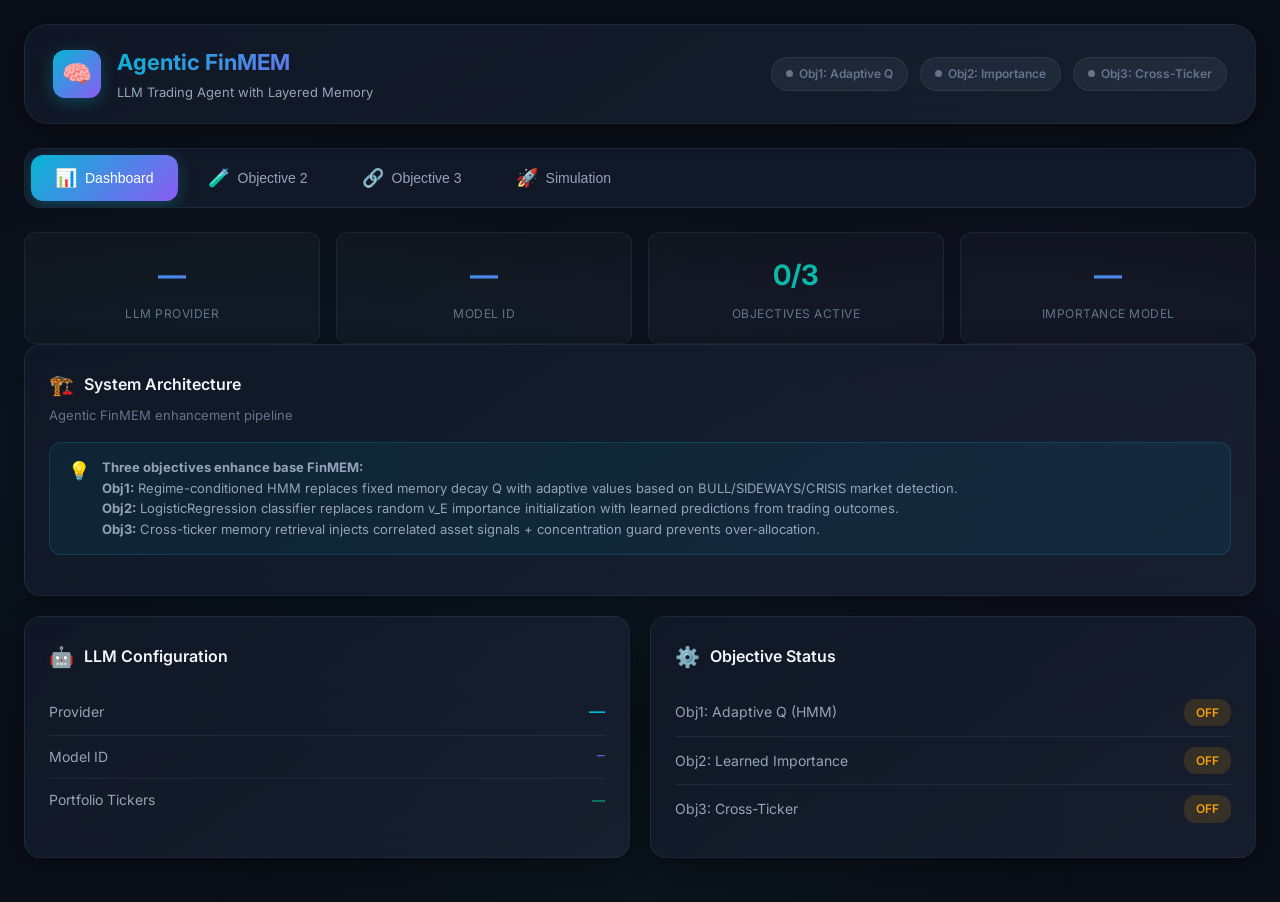
==== frontend/index.html @ a314e2ca "obj2 and 3" ====
<!DOCTYPE html>
<html lang="en">
<head>
    <meta charset="UTF-8">
    <meta name="viewport" content="width=device-width, initial-scale=1.0">
    <title>FinMEM Dashboard — Agentic Trading Agent</title>
    <meta name="description" content="Interactive dashboard for the Agentic FinMEM trading agent with learned importance scoring and cross-ticker memory contextualization.">
    <link rel="stylesheet" href="styles.css">
    <link rel="icon" href="data:image/svg+xml,<svg xmlns=%22http://www.w3.org/2000/svg%22 viewBox=%220 0 100 100%22><text y=%22.9em%22 font-size=%2290%22>🧠</text></svg>">
</head>
<body>
    <div class="app-container">

        <!-- ── Header ──────────────────────────────────── -->
        <header class="header" id="app-header">
            <div class="header-left">
                <div class="logo">🧠</div>
                <div class="header-title">
                    <h1>Agentic FinMEM</h1>
                    <p>LLM Trading Agent with Layered Memory</p>
                </div>
            </div>
            <div class="header-status" id="header-status">
                <span class="status-badge inactive" id="badge-obj1">
                    <span class="status-dot"></span> Obj1: Adaptive Q
                </span>
                <span class="status-badge inactive" id="badge-obj2">
                    <span class="status-dot"></span> Obj2: Importance
                </span>
                <span class="status-badge inactive" id="badge-obj3">
                    <span class="status-dot"></span> Obj3: Cross-Ticker
                </span>
            </div>
        </header>

        <!-- ── Navigation ──────────────────────────────── -->
        <nav class="nav-tabs" id="nav-tabs">
            <button class="nav-tab active" data-tab="dashboard" id="tab-dashboard">
                <span class="tab-icon">📊</span> Dashboard
            </button>
            <button class="nav-tab" data-tab="obj2" id="tab-obj2">
                <span class="tab-icon">🧪</span> Objective 2
            </button>
            <button class="nav-tab" data-tab="obj3" id="tab-obj3">
                <span class="tab-icon">🔗</span> Objective 3
            </button>
            <button class="nav-tab" data-tab="simulation" id="tab-simulation">
                <span class="tab-icon">🚀</span> Simulation
            </button>
        </nav>

        <!-- ═══════════════════════════════════════════════
             TAB 1: DASHBOARD
             ═══════════════════════════════════════════════ -->
        <div class="tab-panel active" id="panel-dashboard">
            <!-- Status Cards -->
            <div class="grid-4" id="dashboard-stats">
                <div class="stat-card">
                    <div class="stat-value" id="stat-provider">—</div>
                    <div class="stat-label">LLM Provider</div>
                </div>
                <div class="stat-card">
                    <div class="stat-value" id="stat-model">—</div>
                    <div class="stat-label">Model ID</div>
                </div>
                <div class="stat-card">
                    <div class="stat-value success" id="stat-objectives">0/3</div>
                    <div class="stat-label">Objectives Active</div>
                </div>
                <div class="stat-card">
                    <div class="stat-value" id="stat-importance">—</div>
                    <div class="stat-label">Importance Model</div>
                </div>
            </div>

            <!-- Architecture Overview -->
            <div class="card">
                <div class="card-header">
                    <div>
                        <div class="card-title"><span class="icon">🏗️</span> System Architecture</div>
                        <div class="card-subtitle">Agentic FinMEM enhancement pipeline</div>
                    </div>
                </div>
                <div class="info-banner">
                    <span class="info-icon">💡</span>
                    <div>
                        <strong>Three objectives enhance base FinMEM:</strong><br>
                        <strong>Obj1:</strong> Regime-conditioned HMM replaces fixed memory decay Q with adaptive values based on BULL/SIDEWAYS/CRISIS market detection.<br>
                        <strong>Obj2:</strong> LogisticRegression classifier replaces random v_E importance initialization with learned predictions from trading outcomes.<br>
                        <strong>Obj3:</strong> Cross-ticker memory retrieval injects correlated asset signals + concentration guard prevents over-allocation.
                    </div>
                </div>
            </div>

            <!-- Model Info -->
            <div class="grid-2">
                <div class="card">
                    <div class="card-header">
                        <div class="card-title"><span class="icon">🤖</span> LLM Configuration</div>
                    </div>
                    <div id="llm-config-details">
                        <div class="toggle-row">
                            <span class="toggle-label">Provider</span>
                            <span id="cfg-provider" style="color: var(--accent-cyan); font-weight: 600;">—</span>
                        </div>
                        <div class="toggle-row">
                            <span class="toggle-label">Model ID</span>
                            <span id="cfg-model" style="color: var(--accent-purple); font-family: 'JetBrains Mono', monospace; font-size: 13px;">—</span>
                        </div>
                        <div class="toggle-row">
                            <span class="toggle-label">Portfolio Tickers</span>
                            <span id="cfg-tickers" style="color: var(--accent-emerald); font-size: 13px;">—</span>
                        </div>
                    </div>
                </div>
                <div class="card">
                    <div class="card-header">
                        <div class="card-title"><span class="icon">⚙️</span> Objective Status</div>
                    </div>
                    <div id="objective-details">
                        <div class="toggle-row">
                            <span class="toggle-label">Obj1: Adaptive Q (HMM)</span>
                            <span id="obj1-status" class="action-badge hold">OFF</span>
                        </div>
                        <div class="toggle-row">
                            <span class="toggle-label">Obj2: Learned Importance</span>
                            <span id="obj2-status" class="action-badge hold">OFF</span>
                        </div>
                        <div class="toggle-row">
                            <span class="toggle-label">Obj3: Cross-Ticker</span>
                            <span id="obj3-status" class="action-badge hold">OFF</span>
                        </div>
                    </div>
                </div>
            </div>
        </div>

        <!-- ═══════════════════════════════════════════════
             TAB 2: OBJECTIVE 2
             ═══════════════════════════════════════════════ -->
        <div class="tab-panel" id="panel-obj2">
            <div class="info-banner">
                <span class="info-icon">🧠</span>
                <div>
                    <strong>Objective 2: Learned Importance Scoring</strong><br>
                    Replaces FinMem's random v_E ∈ {40, 60, 80} coin-flip with a supervised LogisticRegression
                    classifier trained on the agent's own trading history. Closes the feedback loop between
                    memory importance and trading outcomes.
                </div>
            </div>

            <div class="grid-2">
                <!-- Test Panel -->
                <div class="card">
                    <div class="card-header">
                        <div class="card-title"><span class="icon">🧪</span> Run Test</div>
                    </div>
                    <p style="color: var(--text-secondary); font-size: 13px; margin-bottom: 16px;">
                        End-to-end test: creates fake reflections → builds features → trains classifier → inference check.
                    </p>
                    <button class="btn btn-primary" id="btn-test-obj2" onclick="testObj2()">
                        <span class="spinner"></span>
                        <span class="btn-text">▶ Run Objective 2 Test</span>
                    </button>
                    <div class="output-console" id="output-obj2" style="margin-top: 16px;"></div>
                </div>

                <!-- Importance Score Calculator -->
                <div class="card">
                    <div class="card-header">
                        <div class="card-title"><span class="icon">🎯</span> Score Calculator</div>
                    </div>
                    <p style="color: var(--text-secondary); font-size: 13px; margin-bottom: 16px;">
                        Predict importance v_E for a memory with given features.
                    </p>

                    <div class="form-group">
                        <label class="form-label">Memory Layer</label>
                        <select class="form-select" id="calc-layer">
                            <option value="short">Short (Shallow)</option>
                            <option value="mid">Mid (Intermediate)</option>
                            <option value="long">Long (Deep)</option>
                            <option value="reflection">Reflection</option>
                        </select>
                    </div>

                    <div class="slider-group">
                        <div class="slider-header">
                            <span class="slider-label">Age (Days)</span>
                            <span class="slider-value" id="val-age">5</span>
                        </div>
                        <input type="range" id="calc-age" min="0" max="60" value="5"
                               oninput="document.getElementById('val-age').textContent=this.value">
                    </div>

                    <div class="slider-group">
                        <div class="slider-header">
                            <span class="slider-label">Access Count</span>
                            <span class="slider-value" id="val-access">2</span>
                        </div>
                        <input type="range" id="calc-access" min="0" max="20" value="2"
                               oninput="document.getElementById('val-access').textContent=this.value">
                    </div>

                    <div class="slider-group">
                        <div class="slider-header">
                            <span class="slider-label">Text Length</span>
                            <span class="slider-value" id="val-textlen">200</span>
                        </div>
                        <input type="range" id="calc-textlen" min="10" max="1000" value="200"
                               oninput="document.getElementById('val-textlen').textContent=this.value">
                    </div>

                    <div class="slider-group">
                        <div class="slider-header">
                            <span class="slider-label">Sentiment</span>
                            <span class="slider-value" id="val-sentiment">0.0</span>
                        </div>
                        <input type="range" id="calc-sentiment" min="-100" max="100" value="0"
                               oninput="document.getElementById('val-sentiment').textContent=(this.value/100).toFixed(2)">
                    </div>

                    <button class="btn btn-success" onclick="calcImportance()" style="margin-top: 8px;">
                        🎯 Calculate Score
                    </button>

                    <div id="calc-result" style="margin-top: 16px;"></div>
                </div>
            </div>

            <!-- Reflection Logs -->
            <div class="card">
                <div class="card-header">
                    <div class="card-title"><span class="icon">📋</span> Reflection Logs</div>
                    <button class="btn btn-secondary" onclick="loadReflections()">Refresh</button>
                </div>
                <div class="output-console" id="output-reflections" style="max-height: 250px;">
                    Click "Refresh" to load reflection logs...
                </div>
            </div>
        </div>

        <!-- ═══════════════════════════════════════════════
             TAB 3: OBJECTIVE 3
             ═══════════════════════════════════════════════ -->
        <div class="tab-panel" id="panel-obj3">
            <div class="info-banner">
                <span class="info-icon">🔗</span>
                <div>
                    <strong>Objective 3: Portfolio-Aware Cross-Ticker Memory</strong><br>
                    Extends FinMem from single-stock to portfolio-aware by computing 30-day rolling Pearson
                    correlations, injecting cross-asset memory signals, and applying a concentration guard
                    to prevent over-allocation to correlated positions.
                </div>
            </div>

            <div class="grid-2">
                <!-- Test Panel -->
                <div class="card">
                    <div class="card-header">
                        <div class="card-title"><span class="icon">🧪</span> Run Test</div>
                    </div>
                    <p style="color: var(--text-secondary); font-size: 13px; margin-bottom: 16px;">
                        Tests correlation matrix computation, prompt formatting, and concentration guard logic.
                    </p>
                    <button class="btn btn-primary" id="btn-test-obj3" onclick="testObj3()">
                        <span class="spinner"></span>
                        <span class="btn-text">▶ Run Objective 3 Test</span>
                    </button>
                    <div class="output-console" id="output-obj3" style="margin-top: 16px;"></div>
                </div>

                <!-- Concentration Guard Demo -->
                <div class="card">
                    <div class="card-header">
                        <div class="card-title"><span class="icon">🛡️</span> Concentration Guard</div>
                    </div>
                    <p style="color: var(--text-secondary); font-size: 13px; margin-bottom: 16px;">
                        Demo: tests if BUY decisions on correlated assets get overridden.
                    </p>
                    <button class="btn btn-warning" id="btn-test-guard" onclick="testGuard()">
                        <span class="spinner"></span>
                        <span class="btn-text">🛡️ Test Guard</span>
                    </button>
                    <div id="guard-results" style="margin-top: 16px;"></div>
                </div>
            </div>

            <!-- Correlation Matrix Heatmap -->
            <div class="card">
                <div class="card-header">
                    <div>
                        <div class="card-title"><span class="icon">🔥</span> Correlation Heatmap</div>
                        <div class="card-subtitle">30-day rolling Pearson correlation between portfolio tickers</div>
                    </div>
                    <button class="btn btn-primary" id="btn-load-corr" onclick="loadCorrelation()">
                        <span class="spinner"></span>
                        <span class="btn-text">📊 Compute Matrix</span>
                    </button>
                </div>
                <div class="heatmap-container" id="heatmap-container">
                    <p style="color: var(--text-muted); text-align: center; padding: 40px; font-size: 14px;">
                        Click "Compute Matrix" to fetch real-time correlation data via yfinance.
                    </p>
                </div>
            </div>
        </div>

        <!-- ═══════════════════════════════════════════════
             TAB 4: SIMULATION
             ═══════════════════════════════════════════════ -->
        <div class="tab-panel" id="panel-simulation">
            <div class="info-banner">
                <span class="info-icon">🚀</span>
                <div>
                    <strong>Run FinMEM Simulation</strong><br>
                    Execute a full trading simulation with configurable objectives, ticker, date range, and mode.
                    Results include paper metrics (Sharpe, CR, Volatility, Drawdown) vs Buy &amp; Hold baseline.
                </div>
            </div>

            <div class="grid-2">
                <!-- Config Panel -->
                <div class="card">
                    <div class="card-header">
                        <div class="card-title"><span class="icon">⚙️</span> Configuration</div>
                    </div>

                    <div class="form-group">
                        <label class="form-label">Ticker</label>
                        <select class="form-select" id="sim-ticker">
                            <option value="TSLA">TSLA — Tesla</option>
                            <option value="NVDA">NVDA — NVIDIA</option>
                            <option value="MSFT">MSFT — Microsoft</option>
                            <option value="AMZN">AMZN — Amazon</option>
                            <option value="NFLX">NFLX — Netflix</option>
                            <option value="AAPL">AAPL — Apple</option>
                        </select>
                    </div>

                    <div class="form-group">
                        <label class="form-label">Mode</label>
                        <select class="form-select" id="sim-mode">
                            <option value="train">Train (populate memory + reflect)</option>
                            <option value="test">Test (blind decision making)</option>
                        </select>
                    </div>

                    <div class="grid-2">
                        <div class="form-group">
                            <label class="form-label">Start Date</label>
                            <input type="date" class="form-input" id="sim-start" value="2022-03-14">
                        </div>
                        <div class="form-group">
                            <label class="form-label">End Date</label>
                            <input type="date" class="form-input" id="sim-end" value="2022-06-15">
                        </div>
                    </div>

                    <div class="form-group">
                        <label class="form-label">Initial Capital ($)</label>
                        <input type="number" class="form-input" id="sim-capital" value="100000">
                    </div>

                    <!-- Objective toggles -->
                    <div style="margin-top: 12px;">
                        <div class="toggle-row">
                            <span class="toggle-label">Obj1: Adaptive Q</span>
                            <label class="toggle">
                                <input type="checkbox" id="sim-obj1" checked>
                                <span class="toggle-slider"></span>
                            </label>
                        </div>
                        <div class="toggle-row">
                            <span class="toggle-label">Obj2: Learned Importance</span>
                            <label class="toggle">
                                <input type="checkbox" id="sim-obj2" checked>
                                <span class="toggle-slider"></span>
                            </label>
                        </div>
                        <div class="toggle-row">
                            <span class="toggle-label">Obj3: Cross-Ticker</span>
                            <label class="toggle">
                                <input type="checkbox" id="sim-obj3">
                                <span class="toggle-slider"></span>
                            </label>
                        </div>
                    </div>

                    <button class="btn btn-primary" id="btn-run-sim" onclick="runSimulation()" style="margin-top: 16px; width: 100%;">
                        <span class="spinner"></span>
                        <span class="btn-text">🚀 Run Simulation</span>
                    </button>
                </div>

                <!-- Results Panel -->
                <div class="card">
                    <div class="card-header">
                        <div class="card-title"><span class="icon">📈</span> Results</div>
                    </div>
                    <div id="sim-results">
                        <p style="color: var(--text-muted); text-align: center; padding: 60px 20px; font-size: 14px;">
                            Configure and run a simulation to see results here.
                        </p>
                    </div>
                </div>
            </div>
        </div>

    </div>

    <script src="app.js"></script>
</body>
</html>
---- frontend/styles.css ----
/* ================================================================
   FinMEM Dashboard — Premium Dark Theme
   ================================================================ */

/* ── Global Reset & Foundation ────────────────────────────────── */

@import url('https://fonts.googleapis.com/css2?family=Inter:wght@300;400;500;600;700;800&family=JetBrains+Mono:wght@400;500&display=swap');

:root {
    /* Core palette */
    --bg-primary: #0a0e17;
    --bg-secondary: #111827;
    --bg-card: rgba(17, 24, 39, 0.8);
    --bg-card-hover: rgba(30, 41, 59, 0.9);
    --bg-glass: rgba(255, 255, 255, 0.03);

    /* Accent colors */
    --accent-cyan: #06b6d4;
    --accent-blue: #3b82f6;
    --accent-purple: #8b5cf6;
    --accent-emerald: #10b981;
    --accent-amber: #f59e0b;
    --accent-rose: #f43f5e;
    --accent-indigo: #6366f1;

    /* Gradients */
    --grad-primary: linear-gradient(135deg, #06b6d4, #8b5cf6);
    --grad-success: linear-gradient(135deg, #10b981, #06b6d4);
    --grad-warning: linear-gradient(135deg, #f59e0b, #f43f5e);
    --grad-card: linear-gradient(145deg, rgba(17, 24, 39, 0.9), rgba(30, 41, 59, 0.6));

    /* Text */
    --text-primary: #f1f5f9;
    --text-secondary: #94a3b8;
    --text-muted: #64748b;
    --text-accent: #38bdf8;

    /* Borders */
    --border-subtle: rgba(148, 163, 184, 0.1);
    --border-accent: rgba(6, 182, 212, 0.3);

    /* Shadows */
    --shadow-card: 0 4px 24px rgba(0, 0, 0, 0.4);
    --shadow-glow: 0 0 40px rgba(6, 182, 212, 0.1);
    --shadow-button: 0 4px 16px rgba(6, 182, 212, 0.3);

    /* Layout */
    --radius-sm: 8px;
    --radius-md: 12px;
    --radius-lg: 16px;
    --radius-xl: 24px;
}

* {
    margin: 0;
    padding: 0;
    box-sizing: border-box;
}

body {
    font-family: 'Inter', -apple-system, sans-serif;
    background: var(--bg-primary);
    color: var(--text-primary);
    min-height: 100vh;
    overflow-x: hidden;
    line-height: 1.6;
}

/* Background animation */
body::before {
    content: '';
    position: fixed;
    top: 0;
    left: 0;
    right: 0;
    bottom: 0;
    background:
        radial-gradient(ellipse at 20% 50%, rgba(6, 182, 212, 0.06) 0%, transparent 50%),
        radial-gradient(ellipse at 80% 50%, rgba(139, 92, 246, 0.06) 0%, transparent 50%),
        radial-gradient(ellipse at 50% 100%, rgba(16, 185, 129, 0.04) 0%, transparent 50%);
    pointer-events: none;
    z-index: 0;
}

/* ── Layout ───────────────────────────────────────────────────── */

.app-container {
    position: relative;
    z-index: 1;
    max-width: 1440px;
    margin: 0 auto;
    padding: 24px;
}

/* ── Header ───────────────────────────────────────────────────── */

.header {
    display: flex;
    align-items: center;
    justify-content: space-between;
    padding: 20px 28px;
    background: var(--grad-card);
    border: 1px solid var(--border-subtle);
    border-radius: var(--radius-xl);
    backdrop-filter: blur(20px);
    margin-bottom: 24px;
    box-shadow: var(--shadow-card);
}

.header-left {
    display: flex;
    align-items: center;
    gap: 16px;
}

.logo {
    width: 48px;
    height: 48px;
    background: var(--grad-primary);
    border-radius: var(--radius-md);
    display: flex;
    align-items: center;
    justify-content: center;
    font-size: 24px;
    font-weight: 800;
    color: white;
    box-shadow: var(--shadow-button);
}

.header-title h1 {
    font-size: 22px;
    font-weight: 700;
    background: var(--grad-primary);
    -webkit-background-clip: text;
    -webkit-text-fill-color: transparent;
    background-clip: text;
}

.header-title p {
    font-size: 13px;
    color: var(--text-secondary);
    margin-top: 2px;
}

.header-status {
    display: flex;
    gap: 12px;
}

.status-badge {
    padding: 6px 14px;
    font-size: 12px;
    font-weight: 600;
    border-radius: 20px;
    display: flex;
    align-items: center;
    gap: 6px;
    transition: all 0.3s ease;
}

.status-badge.active {
    background: rgba(16, 185, 129, 0.15);
    color: var(--accent-emerald);
    border: 1px solid rgba(16, 185, 129, 0.3);
}

.status-badge.inactive {
    background: rgba(100, 116, 139, 0.15);
    color: var(--text-muted);
    border: 1px solid rgba(100, 116, 139, 0.2);
}

.status-dot {
    width: 7px;
    height: 7px;
    border-radius: 50%;
    animation: pulse 2s infinite;
}

.status-badge.active .status-dot {
    background: var(--accent-emerald);
}

.status-badge.inactive .status-dot {
    background: var(--text-muted);
    animation: none;
}

@keyframes pulse {
    0%, 100% { opacity: 1; }
    50% { opacity: 0.4; }
}

/* ── Navigation Tabs ──────────────────────────────────────────── */

.nav-tabs {
    display: flex;
    gap: 6px;
    padding: 6px;
    background: var(--bg-secondary);
    border-radius: var(--radius-lg);
    border: 1px solid var(--border-subtle);
    margin-bottom: 24px;
    overflow-x: auto;
}

.nav-tab {
    padding: 12px 24px;
    font-size: 14px;
    font-weight: 500;
    color: var(--text-secondary);
    background: transparent;
    border: none;
    border-radius: var(--radius-md);
    cursor: pointer;
    transition: all 0.3s ease;
    white-space: nowrap;
    display: flex;
    align-items: center;
    gap: 8px;
}

.nav-tab:hover {
    color: var(--text-primary);
    background: var(--bg-glass);
}

.nav-tab.active {
    color: white;
    background: var(--grad-primary);
    box-shadow: var(--shadow-button);
}

.nav-tab .tab-icon {
    font-size: 18px;
}

/* ── Tab Panels ───────────────────────────────────────────────── */

.tab-panel {
    display: none;
    animation: fadeIn 0.4s ease;
}

.tab-panel.active {
    display: block;
}

@keyframes fadeIn {
    from { opacity: 0; transform: translateY(8px); }
    to { opacity: 1; transform: translateY(0); }
}

/* ── Cards ────────────────────────────────────────────────────── */

.card {
    background: var(--grad-card);
    border: 1px solid var(--border-subtle);
    border-radius: var(--radius-lg);
    padding: 24px;
    margin-bottom: 20px;
    backdrop-filter: blur(12px);
    box-shadow: var(--shadow-card);
    transition: all 0.3s ease;
}

.card:hover {
    border-color: var(--border-accent);
    box-shadow: var(--shadow-glow);
}

.card-header {
    display: flex;
    align-items: center;
    justify-content: space-between;
    margin-bottom: 16px;
}

.card-title {
    font-size: 16px;
    font-weight: 600;
    color: var(--text-primary);
    display: flex;
    align-items: center;
    gap: 10px;
}

.card-title .icon {
    font-size: 20px;
}

.card-subtitle {
    font-size: 13px;
    color: var(--text-muted);
    margin-top: 4px;
}

/* ── Grid Layouts ─────────────────────────────────────────────── */

.grid-2 {
    display: grid;
    grid-template-columns: 1fr 1fr;
    gap: 20px;
}

.grid-3 {
    display: grid;
    grid-template-columns: 1fr 1fr 1fr;
    gap: 20px;
}

.grid-4 {
    display: grid;
    grid-template-columns: repeat(4, 1fr);
    gap: 16px;
}

/* ── Stat Cards ───────────────────────────────────────────────── */

.stat-card {
    background: var(--bg-glass);
    border: 1px solid var(--border-subtle);
    border-radius: var(--radius-md);
    padding: 20px;
    text-align: center;
    transition: all 0.3s ease;
}

.stat-card:hover {
    background: rgba(255, 255, 255, 0.05);
    transform: translateY(-2px);
}

.stat-value {
    font-size: 28px;
    font-weight: 700;
    background: var(--grad-primary);
    -webkit-background-clip: text;
    -webkit-text-fill-color: transparent;
    background-clip: text;
}

.stat-value.success { background: var(--grad-success); -webkit-background-clip: text; background-clip: text; }
.stat-value.warning { background: var(--grad-warning); -webkit-background-clip: text; background-clip: text; }

.stat-label {
    font-size: 12px;
    color: var(--text-muted);
    margin-top: 6px;
    text-transform: uppercase;
    letter-spacing: 0.5px;
}

/* ── Buttons ──────────────────────────────────────────────────── */

.btn {
    padding: 10px 24px;
    font-size: 14px;
    font-weight: 600;
    font-family: 'Inter', sans-serif;
    border: none;
    border-radius: var(--radius-md);
    cursor: pointer;
    transition: all 0.3s ease;
    display: inline-flex;
    align-items: center;
    gap: 8px;
}

.btn-primary {
    background: var(--grad-primary);
    color: white;
    box-shadow: var(--shadow-button);
}

.btn-primary:hover {
    transform: translateY(-2px);
    box-shadow: 0 6px 24px rgba(6, 182, 212, 0.4);
}

.btn-primary:active {
    transform: translateY(0);
}

.btn-secondary {
    background: rgba(255, 255, 255, 0.06);
    color: var(--text-secondary);
    border: 1px solid var(--border-subtle);
}

.btn-secondary:hover {
    background: rgba(255, 255, 255, 0.1);
    color: var(--text-primary);
}

.btn-success {
    background: var(--grad-success);
    color: white;
}

.btn-warning {
    background: var(--grad-warning);
    color: white;
}

.btn:disabled {
    opacity: 0.5;
    cursor: not-allowed;
    transform: none !important;
}

.btn .spinner {
    width: 16px;
    height: 16px;
    border: 2px solid rgba(255, 255, 255, 0.3);
    border-top-color: white;
    border-radius: 50%;
    animation: spin 0.8s linear infinite;
    display: none;
}

.btn.loading .spinner {
    display: block;
}

.btn.loading .btn-text {
    display: none;
}

@keyframes spin {
    to { transform: rotate(360deg); }
}

/* ── Output Console ───────────────────────────────────────────── */

.output-console {
    background: rgba(0, 0, 0, 0.4);
    border: 1px solid var(--border-subtle);
    border-radius: var(--radius-md);
    padding: 16px;
    font-family: 'JetBrains Mono', monospace;
    font-size: 13px;
    line-height: 1.7;
    color: var(--accent-emerald);
    max-height: 400px;
    overflow-y: auto;
    white-space: pre-wrap;
    word-break: break-word;
}

.output-console.error {
    color: var(--accent-rose);
}

.output-console:empty::after {
    content: "Output will appear here...";
    color: var(--text-muted);
    font-style: italic;
}

/* ── Form Elements ────────────────────────────────────────────── */

.form-group {
    margin-bottom: 16px;
}

.form-label {
    display: block;
    font-size: 13px;
    font-weight: 500;
    color: var(--text-secondary);
    margin-bottom: 6px;
}

.form-input, .form-select {
    width: 100%;
    padding: 10px 14px;
    font-size: 14px;
    font-family: 'Inter', sans-serif;
    color: var(--text-primary);
    background: rgba(0, 0, 0, 0.3);
    border: 1px solid var(--border-subtle);
    border-radius: var(--radius-sm);
    transition: all 0.3s ease;
}

.form-input:focus, .form-select:focus {
    outline: none;
    border-color: var(--accent-cyan);
    box-shadow: 0 0 0 3px rgba(6, 182, 212, 0.1);
}

.form-select option {
    background: var(--bg-secondary);
    color: var(--text-primary);
}

/* ── Correlation Heatmap ──────────────────────────────────────── */

.heatmap-container {
    overflow-x: auto;
}

.heatmap-table {
    border-collapse: collapse;
    width: 100%;
    min-width: 400px;
}

.heatmap-table th,
.heatmap-table td {
    padding: 14px 18px;
    text-align: center;
    font-size: 14px;
    font-weight: 500;
    border: 1px solid var(--border-subtle);
    transition: all 0.2s ease;
}

.heatmap-table th {
    background: rgba(6, 182, 212, 0.1);
    color: var(--accent-cyan);
    font-weight: 600;
    letter-spacing: 0.5px;
}

.heatmap-table td {
    font-family: 'JetBrains Mono', monospace;
    font-weight: 500;
}

.heatmap-table td:hover {
    box-shadow: inset 0 0 0 2px var(--accent-cyan);
}

/* ── Decision Table ───────────────────────────────────────────── */

.decision-table {
    width: 100%;
    border-collapse: collapse;
}

.decision-table th,
.decision-table td {
    padding: 12px 16px;
    text-align: left;
    font-size: 14px;
    border-bottom: 1px solid var(--border-subtle);
}

.decision-table th {
    color: var(--text-muted);
    font-weight: 600;
    font-size: 12px;
    text-transform: uppercase;
    letter-spacing: 0.5px;
}

.action-badge {
    padding: 4px 12px;
    border-radius: 12px;
    font-weight: 600;
    font-size: 12px;
}

.action-badge.buy {
    background: rgba(16, 185, 129, 0.15);
    color: var(--accent-emerald);
}

.action-badge.sell {
    background: rgba(244, 63, 94, 0.15);
    color: var(--accent-rose);
}

.action-badge.hold {
    background: rgba(245, 158, 11, 0.15);
    color: var(--accent-amber);
}

.override-badge {
    font-size: 11px;
    color: var(--accent-amber);
    font-style: italic;
}

/* ── Info Banner ──────────────────────────────────────────────── */

.info-banner {
    background: rgba(6, 182, 212, 0.08);
    border: 1px solid rgba(6, 182, 212, 0.2);
    border-radius: var(--radius-md);
    padding: 14px 18px;
    margin-bottom: 16px;
    display: flex;
    align-items: flex-start;
    gap: 12px;
    font-size: 13px;
    color: var(--text-secondary);
    line-height: 1.6;
}

.info-banner .info-icon {
    font-size: 18px;
    flex-shrink: 0;
}

/* ── Responsive ───────────────────────────────────────────────── */

@media (max-width: 768px) {
    .grid-2, .grid-3, .grid-4 {
        grid-template-columns: 1fr;
    }
    .header {
        flex-direction: column;
        gap: 16px;
    }
    .header-status {
        flex-wrap: wrap;
    }
    .nav-tabs {
        flex-wrap: nowrap;
        overflow-x: auto;
    }
}

/* ── Scrollbar ────────────────────────────────────────────────── */

::-webkit-scrollbar {
    width: 6px;
    height: 6px;
}

::-webkit-scrollbar-track {
    background: transparent;
}

::-webkit-scrollbar-thumb {
    background: rgba(148, 163, 184, 0.2);
    border-radius: 3px;
}

::-webkit-scrollbar-thumb:hover {
    background: rgba(148, 163, 184, 0.3);
}

/* ── Feature Slider ───────────────────────────────────────────── */

.slider-group {
    margin-bottom: 14px;
}

.slider-header {
    display: flex;
    justify-content: space-between;
    align-items: center;
    margin-bottom: 4px;
}

.slider-label {
    font-size: 13px;
    color: var(--text-secondary);
}

.slider-value {
    font-size: 13px;
    color: var(--accent-cyan);
    font-family: 'JetBrains Mono', monospace;
}

input[type="range"] {
    -webkit-appearance: none;
    width: 100%;
    height: 4px;
    background: rgba(255, 255, 255, 0.1);
    border-radius: 2px;
    outline: none;
}

input[type="range"]::-webkit-slider-thumb {
    -webkit-appearance: none;
    width: 16px;
    height: 16px;
    background: var(--accent-cyan);
    border-radius: 50%;
    cursor: pointer;
    box-shadow: 0 0 8px rgba(6, 182, 212, 0.4);
}

/* ── Toggle switch ────────────────────────────────────────────── */

.toggle-row {
    display: flex;
    align-items: center;
    justify-content: space-between;
    padding: 10px 0;
    border-bottom: 1px solid var(--border-subtle);
}

.toggle-row:last-child {
    border-bottom: none;
}

.toggle-label {
    font-size: 14px;
    color: var(--text-secondary);
}

.toggle {
    position: relative;
    width: 44px;
    height: 24px;
    cursor: pointer;
}

.toggle input {
    opacity: 0;
    width: 0;
    height: 0;
}

.toggle-slider {
    position: absolute;
    inset: 0;
    background: rgba(255, 255, 255, 0.1);
    border-radius: 12px;
    transition: 0.3s;
}

.toggle-slider::before {
    content: '';
    position: absolute;
    height: 18px;
    width: 18px;
    left: 3px;
    bottom: 3px;
    background: white;
    border-radius: 50%;
    transition: 0.3s;
}

.toggle input:checked + .toggle-slider {
    background: var(--accent-cyan);
}

.toggle input:checked + .toggle-slider::before {
    transform: translateX(20px);
}
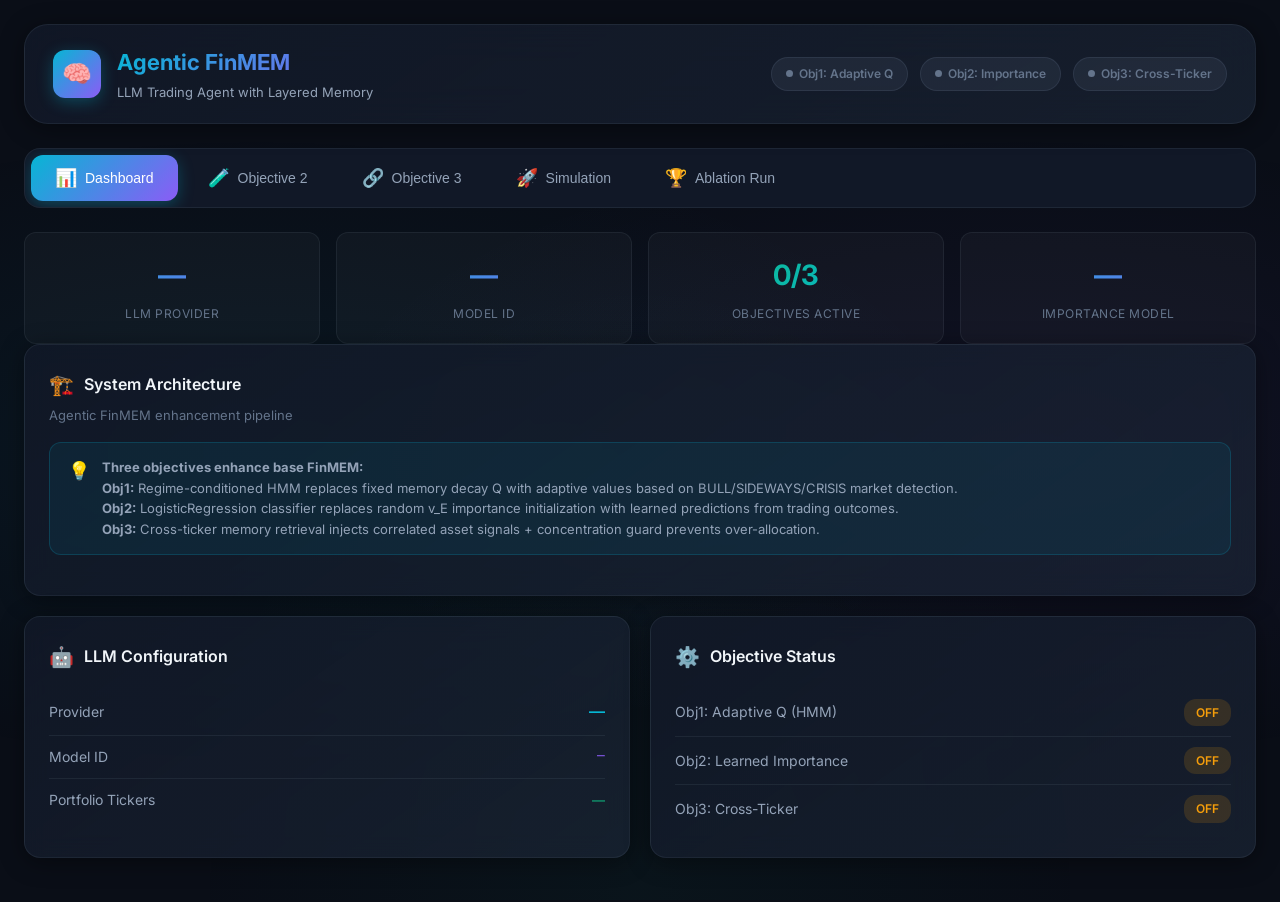
==== commit d40a4774: "frontend changes" ====
--- a/frontend/index.html
+++ b/frontend/index.html
@@ -47,6 +47,9 @@
             <button class="nav-tab" data-tab="simulation" id="tab-simulation">
                 <span class="tab-icon">🚀</span> Simulation
             </button>
+            <button class="nav-tab" data-tab="ablation" id="tab-ablation">
+                <span class="tab-icon">🏆</span> Ablation Run
+            </button>
         </nav>
 
         <!-- ═══════════════════════════════════════════════
@@ -407,6 +410,57 @@
             </div>
         </div>
 
+        <!-- ═══════════════════════════════════════════════
+             TAB 5: ABLATION RUN
+             ═══════════════════════════════════════════════ -->
+        <div class="tab-panel" id="panel-ablation">
+            <div class="info-banner">
+                <span class="info-icon">🏆</span>
+                <div>
+                    <strong>Ablation Run Results</strong><br>
+                    Compare baseline vs incremental FinMEM configurations. This automatically loads completed
+                    ablation runs from the `artifacts/` folder and plots the critical quantitative metrics.
+                </div>
+            </div>
+
+            <div class="card">
+                <div class="card-header">
+                    <div>
+                        <div class="card-title"><span class="icon">📈</span> Comparison Table</div>
+                    </div>
+                    <button class="btn btn-secondary" id="btn-load-ablation" onclick="loadAblationResults()">
+                        <span class="spinner"></span>
+                        <span class="btn-text">🔄 Refresh Results</span>
+                    </button>
+                </div>
+                
+                <div style="margin-top: 16px;">
+                    <label class="form-label">Select Run Context:</label>
+                    <select class="form-select" id="ablation-run-select" onchange="renderAblationTable()" style="max-width: 300px; display: inline-block;">
+                        <option value="">Loading...</option>
+                    </select>
+                </div>
+
+                <div class="table-container" style="margin-top: 16px; overflow-x: auto;">
+                    <table id="ablation-table" style="width: 100%; border-collapse: collapse; font-size: 14px;">
+                        <thead>
+                            <tr style="border-bottom: 2px solid var(--border); text-align: left;">
+                                <th style="padding: 12px; color: var(--text-secondary);">Configuration</th>
+                                <th style="padding: 12px; color: var(--text-secondary);">Return (%)</th>
+                                <th style="padding: 12px; color: var(--text-secondary);">Sharpe</th>
+                                <th style="padding: 12px; color: var(--text-secondary);">MaxDD (%)</th>
+                                <th style="padding: 12px; color: var(--text-secondary);">Ann. Vol</th>
+                            </tr>
+                        </thead>
+                        <tbody id="ablation-table-body">
+                            <tr><td colspan="5" style="text-align:center; padding: 20px; color: var(--text-muted);">No data loaded.</td></tr>
+                        </tbody>
+                    </table>
+                </div>
+            </div>
+            
+        </div>
+
     </div>
 
     <script src="app.js"></script>
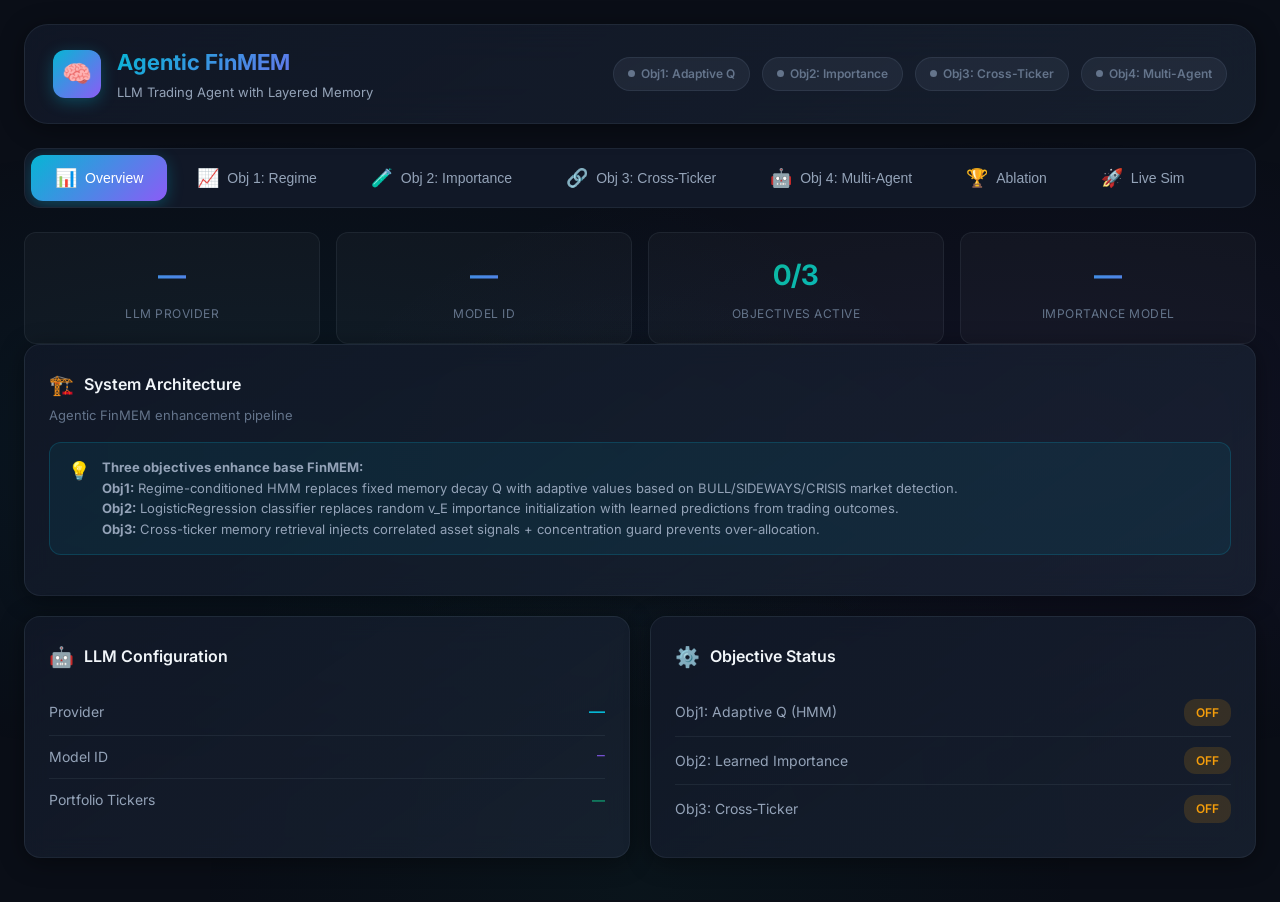
==== commit 05715b19: "bugs fixes" ====
--- a/frontend/index.html
+++ b/frontend/index.html
@@ -30,25 +30,34 @@
                 <span class="status-badge inactive" id="badge-obj3">
                     <span class="status-dot"></span> Obj3: Cross-Ticker
                 </span>
+                <span class="status-badge inactive" id="badge-obj4">
+                    <span class="status-dot"></span> Obj4: Multi-Agent
+                </span>
             </div>
         </header>
 
         <!-- ── Navigation ──────────────────────────────── -->
         <nav class="nav-tabs" id="nav-tabs">
             <button class="nav-tab active" data-tab="dashboard" id="tab-dashboard">
-                <span class="tab-icon">📊</span> Dashboard
+                <span class="tab-icon">📊</span> Overview
+            </button>
+            <button class="nav-tab" data-tab="obj1" id="tab-obj1">
+                <span class="tab-icon">📈</span> Obj 1: Regime
             </button>
             <button class="nav-tab" data-tab="obj2" id="tab-obj2">
-                <span class="tab-icon">🧪</span> Objective 2
+                <span class="tab-icon">🧪</span> Obj 2: Importance
             </button>
             <button class="nav-tab" data-tab="obj3" id="tab-obj3">
-                <span class="tab-icon">🔗</span> Objective 3
+                <span class="tab-icon">🔗</span> Obj 3: Cross-Ticker
+            </button>
+            <button class="nav-tab" data-tab="obj4" id="tab-obj4">
+                <span class="tab-icon">🤖</span> Obj 4: Multi-Agent
+            </button>
+            <button class="nav-tab" data-tab="ablation" id="tab-ablation">
+                <span class="tab-icon">🏆</span> Ablation
             </button>
             <button class="nav-tab" data-tab="simulation" id="tab-simulation">
-                <span class="tab-icon">🚀</span> Simulation
-            </button>
-            <button class="nav-tab" data-tab="ablation" id="tab-ablation">
-                <span class="tab-icon">🏆</span> Ablation Run
+                <span class="tab-icon">🚀</span> Live Sim
             </button>
         </nav>
 
@@ -133,6 +142,89 @@
                             <span class="toggle-label">Obj3: Cross-Ticker</span>
                             <span id="obj3-status" class="action-badge hold">OFF</span>
                         </div>
+                    </div>
+                </div>
+            </div>
+        </div>
+
+        <!-- ═══════════════════════════════════════════════
+             TAB: OBJECTIVE 1 — REGIME CLASSIFICATION
+             ═══════════════════════════════════════════════ -->
+        <div class="tab-panel" id="panel-obj1">
+            <div class="info-banner">
+                <span class="info-icon">📈</span>
+                <div>
+                    <strong>Objective 1: Regime-Conditioned Adaptive Memory Decay</strong><br>
+                    Replaces FinMEM's fixed memory decay Q-values with a Hidden Markov Model that classifies
+                    the market into BULL, SIDEWAYS, or CRISIS regimes. Memory time horizons dynamically
+                    adjust — in CRISIS, the agent focuses on recent memories (shorter decay); in BULL, it
+                    draws from deeper historical context.
+                </div>
+            </div>
+
+            <div class="grid-2">
+                <!-- Live Regime Classification -->
+                <div class="card">
+                    <div class="card-header">
+                        <div class="card-title"><span class="icon">🎯</span> Live Regime Classification</div>
+                    </div>
+                    <div class="form-group">
+                        <label class="form-label">Select Ticker</label>
+                        <select class="form-select" id="regime-ticker">
+                            <option value="TSLA">TSLA — Tesla</option>
+                            <option value="NVDA">NVDA — NVIDIA</option>
+                            <option value="MSFT">MSFT — Microsoft</option>
+                            <option value="AMZN">AMZN — Amazon</option>
+                            <option value="AAPL">AAPL — Apple</option>
+                            <option value="NFLX">NFLX — Netflix</option>
+                        </select>
+                    </div>
+                    <button class="btn btn-primary" id="btn-classify-regime" onclick="classifyRegime()" style="width:100%; margin-top:8px;">
+                        <span class="spinner"></span>
+                        <span class="btn-text">🔍 Classify Current Regime</span>
+                    </button>
+                    <div id="regime-results" style="margin-top: 16px;"></div>
+                </div>
+
+                <!-- Q-Value Explanation -->
+                <div class="card">
+                    <div class="card-header">
+                        <div class="card-title"><span class="icon">🔬</span> How Adaptive Q Works</div>
+                    </div>
+                    <div style="font-size: 14px; color: var(--text-secondary); line-height: 1.7;">
+                        <p><strong>Original FinMEM:</strong> Fixed Q values (5, 45, 180 days) regardless of market conditions.</p>
+                        <p><strong>Our Enhancement:</strong> Q values adapt based on detected regime:</p>
+                        <table style="width:100%; margin: 12px 0; border-collapse: collapse;">
+                            <thead>
+                                <tr style="border-bottom: 1px solid var(--border);">
+                                    <th style="padding: 8px; text-align: left; color: var(--text-muted);">Regime</th>
+                                    <th style="padding: 8px; text-align: center; color: var(--text-muted);">Shallow</th>
+                                    <th style="padding: 8px; text-align: center; color: var(--text-muted);">Medium</th>
+                                    <th style="padding: 8px; text-align: center; color: var(--text-muted);">Deep</th>
+                                </tr>
+                            </thead>
+                            <tbody>
+                                <tr style="border-bottom: 1px solid var(--border);">
+                                    <td style="padding: 8px; color: #4ade80; font-weight: 600;">🟢 BULL</td>
+                                    <td style="padding: 8px; text-align: center;">10</td>
+                                    <td style="padding: 8px; text-align: center;">60</td>
+                                    <td style="padding: 8px; text-align: center;">240</td>
+                                </tr>
+                                <tr style="border-bottom: 1px solid var(--border);">
+                                    <td style="padding: 8px; color: #fbbf24; font-weight: 600;">🟡 SIDEWAYS</td>
+                                    <td style="padding: 8px; text-align: center;">5</td>
+                                    <td style="padding: 8px; text-align: center;">45</td>
+                                    <td style="padding: 8px; text-align: center;">180</td>
+                                </tr>
+                                <tr>
+                                    <td style="padding: 8px; color: #f87171; font-weight: 600;">🔴 CRISIS</td>
+                                    <td style="padding: 8px; text-align: center;">2</td>
+                                    <td style="padding: 8px; text-align: center;">20</td>
+                                    <td style="padding: 8px; text-align: center;">90</td>
+                                </tr>
+                            </tbody>
+                        </table>
+                        <p style="font-size: 13px; color: var(--text-muted);">In CRISIS, shorter decay means the agent relies on very recent memories — it reacts faster to rapidly changing conditions.</p>
                     </div>
                 </div>
             </div>
@@ -156,14 +248,14 @@
                 <!-- Test Panel -->
                 <div class="card">
                     <div class="card-header">
-                        <div class="card-title"><span class="icon">🧪</span> Run Test</div>
+                        <div class="card-title"><span class="icon">🧪</span> Train Classifier</div>
                     </div>
                     <p style="color: var(--text-secondary); font-size: 13px; margin-bottom: 16px;">
-                        End-to-end test: creates fake reflections → builds features → trains classifier → inference check.
+                        Trains LogisticRegression on 522 real reflection logs from TSLA trading history → builds features → saves model.
                     </p>
                     <button class="btn btn-primary" id="btn-test-obj2" onclick="testObj2()">
                         <span class="spinner"></span>
-                        <span class="btn-text">▶ Run Objective 2 Test</span>
+                        <span class="btn-text">▶ Train on Real Reflections</span>
                     </button>
                     <div class="output-console" id="output-obj2" style="margin-top: 16px;"></div>
                 </div>
@@ -411,7 +503,34 @@
         </div>
 
         <!-- ═══════════════════════════════════════════════
-             TAB 5: ABLATION RUN
+             TAB: OBJECTIVE 4 — MULTI-AGENT
+             ═══════════════════════════════════════════════ -->
+        <div class="tab-panel" id="panel-obj4">
+            <div class="info-banner">
+                <span class="info-icon">🤖</span>
+                <div>
+                    <strong>Objective 4: Multi-Agent Trading Architecture (LangGraph)</strong><br>
+                    Extends FinMEM from a single-agent system to a multi-agent debate pipeline.
+                    Four specialist agents (Fundamental, Sentiment, Technical, Regime) analyze FinMEM's
+                    layered memories, then engage in a structured Bull vs Bear debate. A Risk Manager
+                    applies regime-adjusted confidence, and a Portfolio Manager makes the final decision.
+                </div>
+            </div>
+
+            <div class="card">
+                <div class="card-header">
+                    <div class="card-title"><span class="icon">🔄</span> Pipeline Architecture</div>
+                    <button class="btn btn-primary" id="btn-load-obj4" onclick="loadObj4Info()">
+                        <span class="spinner"></span>
+                        <span class="btn-text">🔍 Load Pipeline Info</span>
+                    </button>
+                </div>
+                <div id="obj4-pipeline" style="margin-top: 16px;"></div>
+            </div>
+        </div>
+
+        <!-- ═══════════════════════════════════════════════
+             TAB: ABLATION RUN
              ═══════════════════════════════════════════════ -->
         <div class="tab-panel" id="panel-ablation">
             <div class="info-banner">
